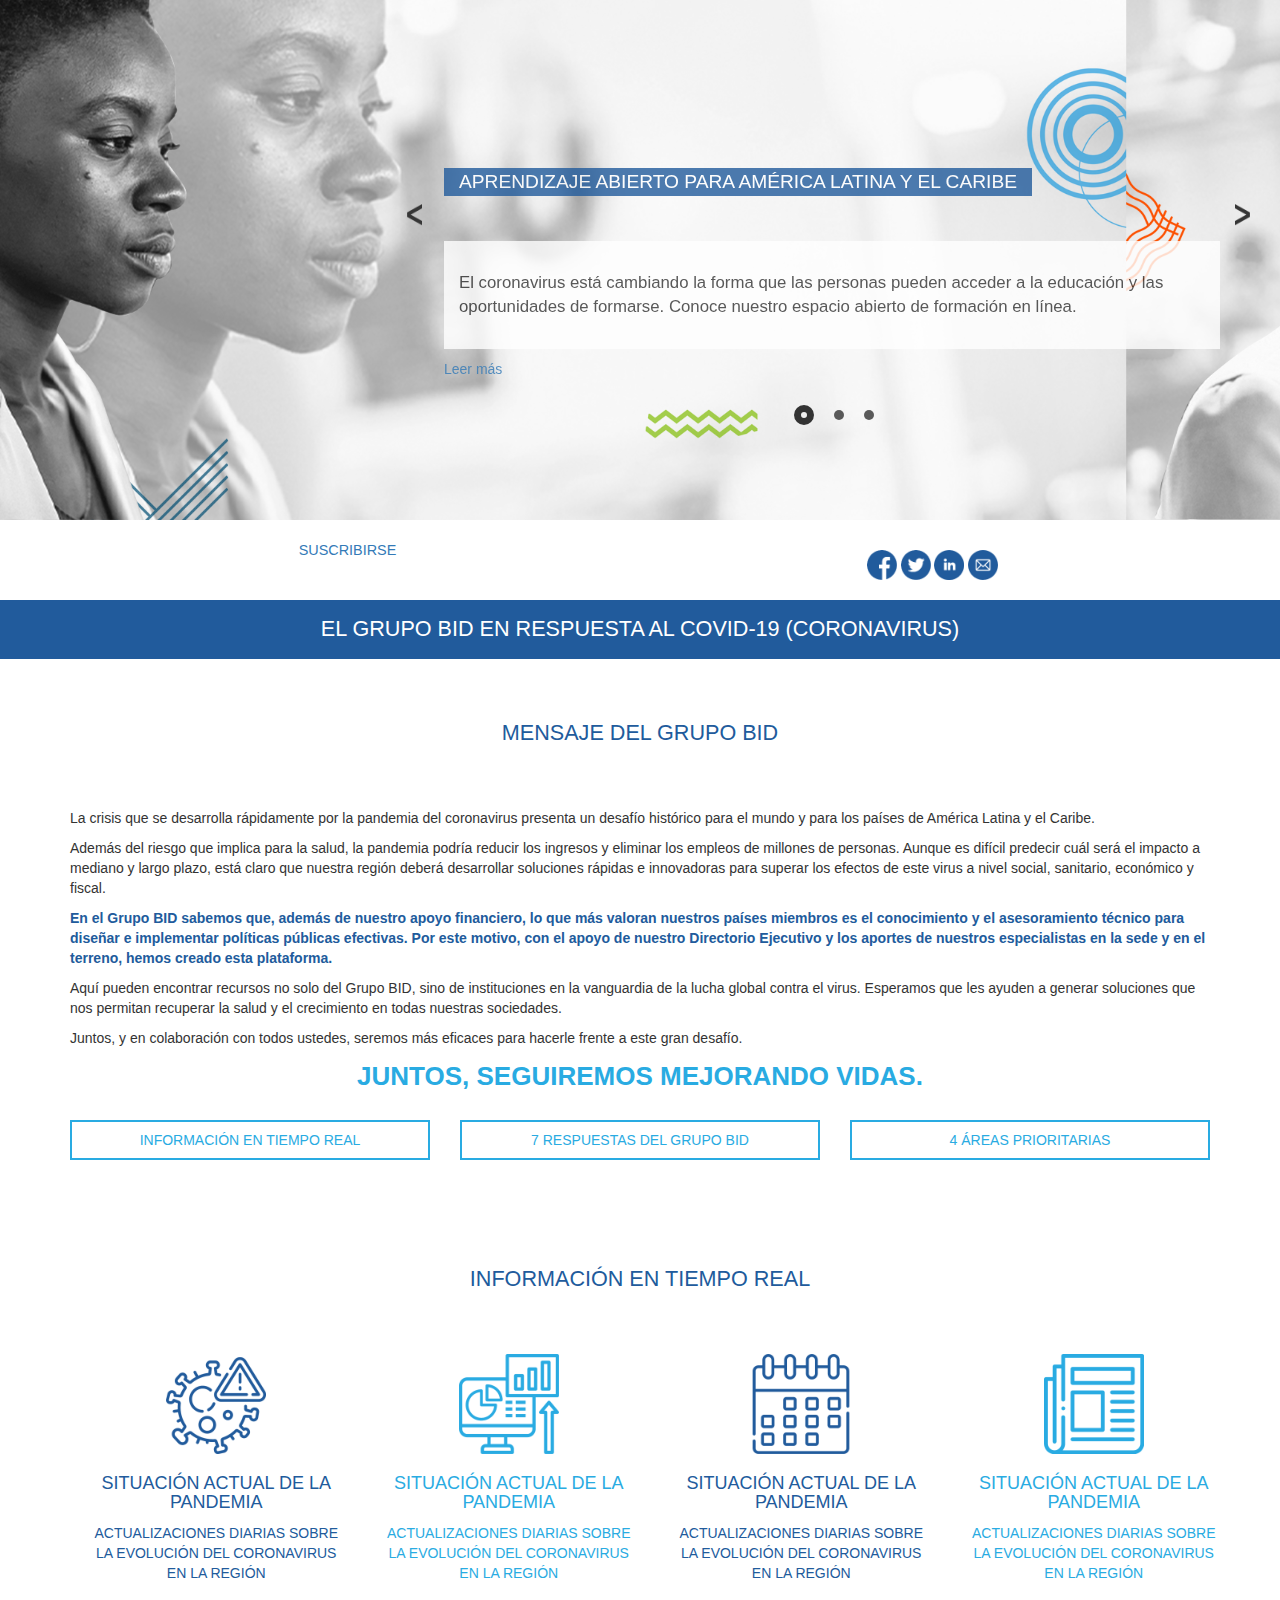
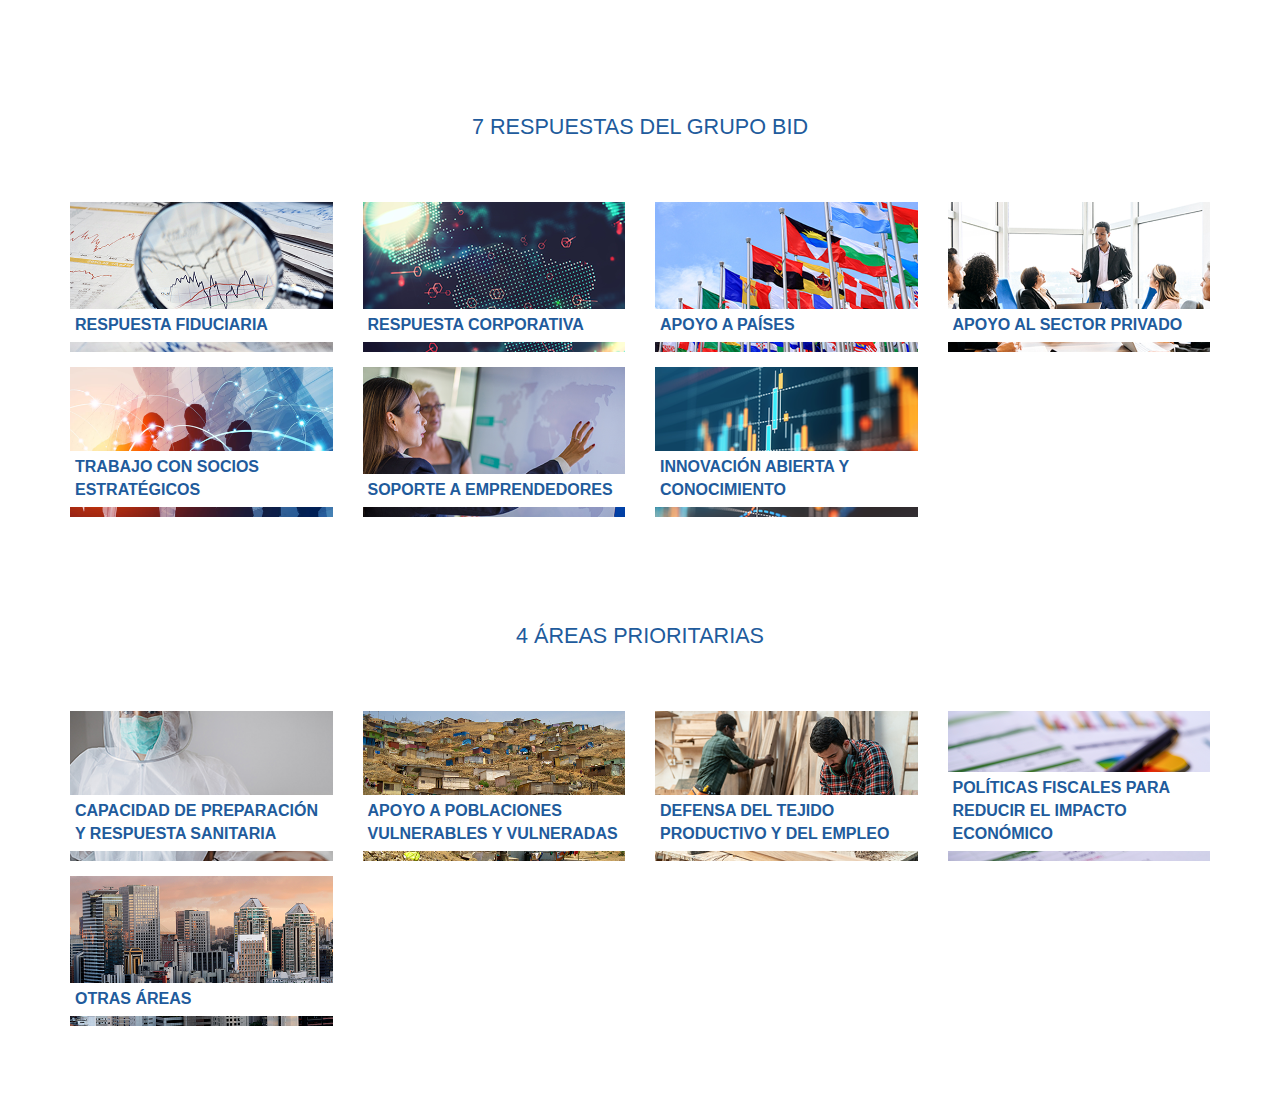
==== site/index.html @ 9c206787 "mobile ready" ====
<!DOCTYPE html>
<html lang="es">
   <head>
      <title>BID</title>
      <meta charset="utf-8" />
      <meta name="viewport" content="width=device-width, initial-scale=1" />
      <!--Bootstrap 3-->
      <link rel="stylesheet" href="https://maxcdn.bootstrapcdn.com/bootstrap/3.3.7/css/bootstrap.min.css"
         integrity="sha384-BVYiiSIFeK1dGmJRAkycuHAHRg32OmUcww7on3RYdg4Va+PmSTsz/K68vbdEjh4u" crossorigin="anonymous">
         <!-- Slick -->
         <link rel="stylesheet" type="text/css" href="css/vendor/slick/slick.css" />
         <link rel="stylesheet" type="text/css" href="css/vendor/slick/slick-theme.css" />
         <!--<link rel="stylesheet" type="text/css" href="fonts/stylesheet.css">-->
         <link rel="stylesheet" type="text/css" href="css/style.css">
      </head>
      <body>
         <section class="cv-cover">
            <div class="covid-slider js-covid-slider">
               <div class="slide" style="background-image: url(img/banner/1.png);">
                  <div class="slide-content">
                     <h2 class="slide-title">Aprendizaje abierto para América Latina y El Caribe</h2>
                     <p class="slide-info">El coronavirus está cambiando la forma que las personas pueden acceder a la educación y las oportunidades de formarse. Conoce nuestro espacio abierto de formación en línea.</p>
                     <a href="#">Leer más</a>
                  </div>
               </div>
               <div class="slide" style="background-image: url(img/banner/2.png);">
                  <div class="slide-content">
                     <h2 class="slide-title">Aprendizaje abierto para América Latina y El Caribe</h2>
                     <p class="slide-info">El coronavirus está cambiando la forma que las personas pueden acceder a la educación y las oportunidades de formarse. Conoce nuestro espacio abierto de formación en línea.</p>
                     <a class="slide-anchor" href="#">Leer más</a>
                  </div>
               </div>
               <div class="slide" style="background-image: url(img/banner/3.png);">
                  <div class="slide-content">
                     <h2 class="slide-title">Aprendizaje abierto para América Latina y El Caribe</h2>
                     <p class="slide-info">El coronavirus está cambiando la forma que las personas pueden acceder a la educación y las oportunidades de formarse. Conoce nuestro espacio abierto de formación en línea.</p>
                     <a class="slide-anchor" href="#">Leer más</a>
                  </div>
               </div>
            </div>
            <div class="covid-subnav covid-subnav-white">
               <div class="container">
                  <div class="row">
                     <div class="col-xs-12 col-sm-6 nav-left">
                        <a href="#">Suscribirse</a>
                     </div>
                     <div class="col-xs-12 col-sm-6 nav-right">
                        <ul class="social-list">
                           <li class="social-item">
                              <a href="#" class="social-icon fb-icon">
                                 <span readonly></span>
                              </a>
                           </li>
                           <li class="social-item">
                              <a href="#" class="social-icon tw-icon">
                                 <span readonly></span>
                              </a>
                           </li>
                           <li class="social-item">
                              <a href="#" class="social-icon in-icon">
                                 <span readonly></span>
                              </a>
                           </li>
                           <li class="social-item">
                              <a href="#" class="social-icon mail-icon">
                                 <span readonly></span>
                              </a>
                           </li>
                        </ul>
                     </div>
                  </div>
               </div>
            </div>
            <div class="covid-subnav covid-subnav-blue">
               <div class="container">
                  <div class="row">
                     <div class="col-xs-12">
                        <h2 href="#">El Grupo BID en respuesta al COVID-19 (Coronavirus)</h2>
                     </div>
                  </div>
               </div>
            </div>
         </section>

         <section class="cv-content">
            <div class="cv-main-container">

               <article class="cv-section cv-message-container">
                  <div class="container">
                     <h2>Mensaje del grupo BID</h2>
                     <p>La crisis que se desarrolla rápidamente por la pandemia del coronavirus presenta un desafío histórico para el mundo y para los países de América Latina y el Caribe.</p>
                     <p>Además del riesgo que implica para la salud, la pandemia podría reducir los ingresos y eliminar los empleos de millones de personas. Aunque es difícil predecir cuál será el impacto a mediano y largo plazo, está claro que nuestra región deberá desarrollar soluciones rápidas e innovadoras para superar los efectos de este virus a nivel social, sanitario, económico y fiscal.</p>
                     <p class="cv-highlight">En el Grupo BID sabemos que, además de nuestro apoyo financiero, lo que más valoran nuestros países miembros es el conocimiento y el asesoramiento técnico para diseñar e implementar políticas públicas efectivas. Por este motivo, con el apoyo de nuestro Directorio Ejecutivo y los aportes de nuestros especialistas en la sede y en el terreno, hemos creado esta plataforma.</p>
                     <p>Aquí pueden encontrar recursos no solo del Grupo BID, sino de instituciones en la vanguardia de la lucha global contra el virus. Esperamos que les ayuden a generar soluciones que nos permitan recuperar la salud y el crecimiento en todas nuestras sociedades.</p>
                     <p>Juntos, y en colaboración con todos ustedes, seremos más eficaces para hacerle frente a este gran desafío.</p>
                     <p class="cv-message">Juntos, seguiremos mejorando vidas.</p>

                     <div class="row">
                        <div class="col-xs-12 col-sm-4">
                           <a href="#real" class="btn btn-primary cv-nav">Información en tiempo real</a>
                        </div>
                        <div class="col-xs-12 col-sm-4">
                           <a href="#answers" class="btn btn-primary cv-nav">7 respuestas del Grupo BID</a>
                        </div>
                        <div class="col-xs-12 col-sm-4">
                           <a href="#areas" class="btn btn-primary cv-nav">4 áreas prioritarias</a>
                        </div>
                     </div>
                  </div>
               </article>

               <article class="cv-section cv-realtime-container" id="real">
                  <div class="container">
                     <h2>Información en tiempo real</h2>
                     <div class="container">
                        <div class="row">
                           <div class="col-xs-12 col-sm-6 col-md-3 rt-container">
                              <div class="rt-icon">
                                 <img src="img/placeholders/icons/1.png">
                              </div>
                              <div class="rt-info">
                                 <h3>Situación actual de la pandemia</h3>
                                 <p>Actualizaciones diarias sobre la evolución del Coronavirus en la región</p>
                              </div>
                           </div>
                           <div class="col-xs-12 col-sm-6 col-md-3 rt-container">
                              <div class="rt-icon">
                                 <img src="img/placeholders/icons/2.png">
                              </div>
                              <div class="rt-info">
                                 <h3>Situación actual de la pandemia</h3>
                                 <p>Actualizaciones diarias sobre la evolución del Coronavirus en la región</p>
                              </div>
                           </div>
                           <div class="col-xs-12 col-sm-6 col-md-3 rt-container">
                              <div class="rt-icon">
                                 <img src="img/placeholders/icons/3.png">
                              </div>
                              <div class="rt-info">
                                 <h3>Situación actual de la pandemia</h3>
                                 <p>Actualizaciones diarias sobre la evolución del Coronavirus en la región</p>
                              </div>
                           </div>
                           <div class="col-xs-12 col-sm-6 col-md-3 rt-container">
                              <div class="rt-icon">
                                 <img src="img/placeholders/icons/4.png">
                              </div>
                              <div class="rt-info">
                                 <h3>Situación actual de la pandemia</h3>
                                 <p>Actualizaciones diarias sobre la evolución del Coronavirus en la región</p>
                              </div>
                           </div>                                                                                 
                        </div>
                     </div>                        
                  </div>
               </article>
               
               <article class="cv-section cv-answers-container" id="answers">
                  <div class="container">
                     <h2>7 respuestas del Grupo BID</h2>
                     <div class="row">
                        <div class="col-xs-12 col-sm-6 col-md-3 answer">
                           <div class="answer-cont d-flex">
                              <a href="#" class="answer-title">Respuesta fiduciaria</a>
                           </div>
                        </div>
                        <div class="col-xs-12 col-sm-6 col-md-3 answer">
                           <div class="answer-cont d-flex">
                              <a href="#" class="answer-title">Respuesta corporativa</a>
                           </div>
                        </div>
                        <div class="col-xs-12 col-sm-6 col-md-3 answer">
                           <div class="answer-cont d-flex">
                              <a href="#" class="answer-title">Apoyo a países</a>
                           </div>
                        </div>
                        <div class="col-xs-12 col-sm-6 col-md-3 answer">
                           <div class="answer-cont d-flex">
                              <a href="#" class="answer-title">Apoyo al sector privado</a>
                           </div>
                        </div>
                        <div class="col-xs-12 col-sm-6 col-md-3 answer">
                           <div class="answer-cont d-flex">
                              <a href="#" class="answer-title">Trabajo con socios estratégicos</a>
                           </div>
                        </div>
                        <div class="col-xs-12 col-sm-6 col-md-3 answer">
                           <div class="answer-cont d-flex">
                              <a href="#" class="answer-title">Soporte a emprendedores</a>
                           </div>
                        </div>
                        <div class="col-xs-12 col-sm-6 col-md-3 answer">
                           <div class="answer-cont d-flex">
                              <a href="#" class="answer-title">Innovación abierta y conocimiento</a>
                           </div>
                        </div>
                     </div>
                  </div>
               </article>

            <article class="cv-section cv-priorities-container" id="areas">
                  <div class="container">
                     <h2>4 áreas prioritarias</h2>
                     <div class="row">
                        <div class="col-xs-12 col-sm-6 col-md-3 answer">
                           <div class="answer-cont d-flex">
                              <a href="#" class="answer-title">Capacidad de preparación y respuesta sanitaria</a>
                           </div>
                        </div>
                        <div class="col-xs-12 col-sm-6 col-md-3 answer">
                           <div class="answer-cont d-flex">
                              <a href="#" class="answer-title">Apoyo a poblaciones vulnerables y vulneradas</a>
                           </div>
                        </div>
                        <div class="col-xs-12 col-sm-6 col-md-3 answer">
                           <div class="answer-cont d-flex">
                              <a href="#" class="answer-title">Defensa del tejido productivo y del empleo</a>
                           </div>
                        </div>
                        <div class="col-xs-12 col-sm-6 col-md-3 answer">
                           <div class="answer-cont d-flex">
                              <a href="#" class="answer-title">Políticas fiscales para reducir el impacto económico</a>
                           </div>
                        </div>
                        <div class="col-xs-12 col-sm-6 col-md-3 answer">
                           <div class="answer-cont d-flex">
                              <a href="#" class="answer-title">Otras áreas</a>
                           </div>
                        </div>
                     </div>
                  </div>
               </article>

         </section>
<!-- JQuery -->
<script src="node_modules/jquery/dist/jquery.js"></script>
<!-- Slick -->
<script type="text/javascript" src="js/vendor/slick/slick.js"></script>
<!-- JS -->
<script type="text/javascript" src="js/script.js"></script>
</body>
</html>
---- site/css/style.css ----
html {
  font-family: 'GothamHTF-Book', sans-serif;
  font-size: 12px;
  scroll-behavior: smooth;
}
.d-flex {
  display: -webkit-box;
  display: -ms-flexbox;
  display: -webkit-flex;
  display: flex;
}
.space-between {
  justify-content: space-between;
}
.flex-column {
  flex-direction: column;
}
.slide-title {
  font-size: 1.6rem;
  text-transform: uppercase;
}
h2 {
  margin: 0 0 30px;
  font-size: 1.8rem;
  line-height: 2.4rem;
  color: #215B9C;
  text-transform: uppercase;
  text-align: center;
}
.btn {
  display: block;
  margin: 30px auto;
  padding: 8px 20px;
  text-transform: uppercase;
  font-weight: 500;
  border: 2px solid;
  border-radius: 0;
}
.btn-primary {
  color: #29ABE2;
  border-color: #29ABE2;
  background-color: transparent;
}
.btn-primary:hover,
.btn-primary:focus,
.btn-primary:active,
.btn-primary:active:hover {
  color: #fff;
  background-color: #29ABE2;
  border-color: #29ABE2;
  text-decoration: none;
}
.btn-secondary {
  color: #fff;
  border-color: #fff;
  background-color: transparent;
}
.btn-secondary:hover,
.btn-secondary:focus,
.btn-secondary:active,
.btn-secondary:active:hover {
  color: #215B9C;
  background-color: #fff;
  border-color: #fff;
  text-decoration: none;
}
.btn-alt {
  color: #215B9C;
  border-color: #215B9C;
  background-color: transparent;
}
.btn-alt:hover,
.btn-alt:focus,
.btn-alt:active,
.btn-alt:active:hover {
  color: #fff;
  background-color: #215B9C;
  border-color: #215B9C;
  text-decoration: none;
}
.cv-section {
  margin: 30px 0;
}
.cv-section {
  background-position: center center;
  background-repeat: repeat;
}
.slick-dots {
  width: 300px;
}
.slick-dots li {
  width: 10px;
  height: 10px;
  margin: 0 10px;
}
.slick-dots li button:before {
  width: 10px;
  height: 10px;
  top: 5px;
  border-radius: 50%;
  background-color: #333;
  color: transparent;
  opacity: 0.8;
}
.slick-dots li.slick-active {
  margin: 0 10px;
  width: 20px;
  height: 20px;
}
.slick-dots li.slick-active button:before {
  width: 20px;
  height: 20px;
  top: 0;
  color: transparent;
  background-color: transparent;
  border: 7px solid #333;
  opacity: 1;
}
.slick-prev,
.slick-next {
  width: 20px;
  height: 30px;
  z-index: 2;
}
.covid-slider {
  position: relative;
}
.covid-slider.slick-dotted.slick-slider {
  margin-bottom: 0;
}
.covid-slider .slide {
  position: relative;
  height: 680px;
  width: 100vw;
  background-size: cover;
  background-position-x: -300px;
}
.covid-slider .slide .slide-content {
  height: 500px;
  margin: 120px 0 0;
  padding: 30px 45px;
  color: #215B9C;
  opacity: 0.8;
}
.covid-slider .slide .slide-content:hover {
  opacity: 0.8;
  text-decoration: none;
}
.covid-slider .slide .slide-content .slide-title {
  position: relative;
  display: inline-block;
  margin-bottom: 30px;
  padding: 0 15px;
  background-color: #215B9C;
  color: #fff;
  text-align: center;
}
.covid-slider .slide .slide-content .slide-info {
  padding: 30px 15px;
  font-size: 1.4rem;
  text-align: center;
  color: #333;
  background-color: #fff;
}
.covid-slider .slide .slide-content .slide-anchor {
  display: block;
  margin-top: 15px;
  padding: 15px;
  text-transform: uppercase;
  text-align: center;
  font-size: 1.4rem;
  font-weight: 500;
  color: #333;
  background-color: #fff;
}
.covid-slider .slide .slide-content .slide-anchor::after {
  content: "";
  width: 12px;
  height: 12px;
  display: inline-block;
  margin-left: 5px;
  background-image: url(../img/icons/right_dark.png);
  background-size: contain;
  background-repeat: no-repeat;
}
.covid-slider .slick-arrow {
  position: absolute;
  width: 15px;
  height: auto;
}
.covid-slider .slick-arrow.slick-prev {
  left: 15px;
}
.covid-slider .slick-arrow.slick-next {
  right: 15px;
}
.covid-slider .slick-dots {
  width: 100%;
  position: absolute;
  bottom: 100px;
}
.covid-subnav {
  padding: 15px 0;
}
.covid-subnav.covid-subnav-white {
  background-color: #fff;
  color: #215B9C;
}
.covid-subnav.covid-subnav-blue {
  background-color: #215B9C;
  color: #fff;
}
.covid-subnav .nav-left,
.covid-subnav .nav-right {
  text-align: center;
}
.covid-subnav .nav-left a,
.covid-subnav .nav-right a {
  text-transform: uppercase;
  font-weight: 500;
  font-size: 1.2rem;
}
.covid-subnav .social-list {
  list-style: none;
  padding: 0;
  margin: 10px 0 0;
}
.covid-subnav .social-list .social-item {
  display: inline-block;
}
.covid-subnav .social-list .social-item .social-icon {
  width: 30px;
  height: 30px;
  display: block;
  background-size: contain;
}
.covid-subnav .social-list .social-item .social-icon.fb-icon {
  background-image: url('../img/icons/social/fb.png');
}
.covid-subnav .social-list .social-item .social-icon.tw-icon {
  background-image: url('../img/icons/social/twitter.png');
}
.covid-subnav .social-list .social-item .social-icon.in-icon {
  background-image: url('../img/icons/social/in.png');
}
.covid-subnav .social-list .social-item .social-icon.mail-icon {
  background-image: url('../img/icons/social/mail.png');
}
.covid-subnav h2 {
  margin: 0;
  color: #fff;
}
.cv-message-container .cv-highlight {
  color: #215B9C;
  font-weight: 600;
}
.cv-message-container .cv-message {
  color: #29ABE2;
  font-size: 26px;
  font-weight: 600;
  text-align: center;
  text-transform: uppercase;
}
.cv-message-container .btn.cv-nav {
  margin: 15px auto;
}
.cv-realtime-container .rt-container {
  margin-bottom: 30px;
}
.cv-realtime-container .rt-container:nth-child(odd) {
  color: #215B9C;
}
.cv-realtime-container .rt-container:nth-child(even) {
  color: #29ABE2;
}
.cv-realtime-container .rt-container .rt-icon {
  max-width: 100%;
  height: auto;
}
.cv-realtime-container .rt-container .rt-icon img {
  display: block;
  max-width: 100%;
  width: 100px;
  margin: 0 auto;
}
.cv-realtime-container .rt-container .rt-info {
  text-align: center;
  text-transform: uppercase;
}
.cv-realtime-container .rt-container .rt-info h3 {
  font-size: 18px;
}
.cv-answers-container .answer .answer-cont,
.cv-priorities-container .answer .answer-cont {
  height: 150px;
  margin-bottom: 15px;
  -webkit-box-align: end;
  -ms-flex-align: end;
  align-items: flex-end;
  background-size: cover;
  background-position: center center;
}
.cv-answers-container .answer .answer-cont .answer-title,
.cv-priorities-container .answer .answer-cont .answer-title {
  display: block;
  width: 100%;
  margin-bottom: 10px;
  background-color: #fff;
  color: #215B9C;
  text-transform: uppercase;
  font-weight: 600;
  padding: 5px;
  font-size: 16px;
}
.cv-answers-container .answer:nth-of-type(1) .answer-cont {
  background-image: url('../img/placeholders/answers/1.jpg');
}
.cv-answers-container .answer:nth-of-type(2) .answer-cont {
  background-image: url('../img/placeholders/answers/2.png');
}
.cv-answers-container .answer:nth-of-type(3) .answer-cont {
  background-image: url('../img/placeholders/answers/3.jpg');
}
.cv-answers-container .answer:nth-of-type(4) .answer-cont {
  background-image: url('../img/placeholders/answers/4.jpg');
}
.cv-answers-container .answer:nth-of-type(5) .answer-cont {
  background-image: url('../img/placeholders/answers/5.png');
}
.cv-answers-container .answer:nth-of-type(6) .answer-cont {
  background-image: url('../img/placeholders/answers/6.png');
}
.cv-answers-container .answer:nth-of-type(7) .answer-cont {
  background-image: url('../img/placeholders/answers/7.png');
}
.cv-priorities-container .answer:nth-of-type(1) .answer-cont {
  background-image: url('../img/placeholders/priorities/1.png');
}
.cv-priorities-container .answer:nth-of-type(2) .answer-cont {
  background-image: url('../img/placeholders/priorities/2.png');
}
.cv-priorities-container .answer:nth-of-type(3) .answer-cont {
  background-image: url('../img/placeholders/priorities/3.jpg');
}
.cv-priorities-container .answer:nth-of-type(4) .answer-cont {
  background-image: url('../img/placeholders/priorities/4.png');
}
.cv-priorities-container .answer:nth-of-type(5) .answer-cont {
  background-image: url('../img/placeholders/priorities/5.png');
}
@media (min-width: 576px) {
  .covid-slider .slide {
    height: 540px;
  }
  .covid-slider .slide .slide-content {
    height: 380px;
  }
}
@media (min-width: 768px) {
  .covid-slider .slide {
    height: 520px;
  }
  .covid-slider .slide .slide-content {
    height: 350px;
    margin: 120px 35px 0;
    padding: 30px 90px;
  }
  .covid-slider .slick-arrow {
    top: 300px;
  }
  .covid-slider .slick-arrow.slick-prev {
    left: 60px;
  }
  .covid-slider .slick-arrow.slick-next {
    right: 60px;
  }
  .covid-slider .slick-dots {
    width: 100%;
    position: absolute;
    bottom: 100px;
  }
}
@media (min-width: 992px) {
  h2 {
    margin: 30px 0 60px;
  }
  .cv-section {
    background-repeat: no-repeat;
  }
  .cv-section {
    margin: 30px 0 60px;
  }
  .covid-slider .slide {
    height: 520px;
  }
  .covid-slider .slide .slide-content {
    position: absolute;
    width: 70%;
    bottom: 12%;
    right: 0;
    margin: 0;
    padding: 30px 60px 80px;
  }
  .covid-slider .slide .slide-content .slide-title {
    margin-bottom: 45px;
    text-align: left;
  }
  .covid-slider .slide .slide-content .slide-title::after {
    position: absolute;
    left: -100px;
    bottom: -15px;
    width: 200px;
    margin: 0;
  }
  .covid-slider .slide .slide-content .slide-info {
    text-align: left;
  }
  .covid-slider .slide .slide-content .slide-anchor {
    text-align: left;
  }
  .covid-slider .slick-arrow {
    bottom: 55%;
    top: auto;
  }
  .covid-slider .slick-arrow.slick-prev {
    right: 67%;
    left: auto;
  }
  .covid-slider .slick-arrow.slick-next {
    right: 30px;
  }
  .covid-slider .slick-dots {
    width: 200px;
    bottom: 100px;
    right: 27%;
  }
}
@media (min-width: 1400px) {
  .covid-slider .slide {
    height: 500px;
  }
  .covid-slider .slide .slide-content {
    position: absolute;
    width: 65%;
    height: 360px;
    bottom: 20%;
    padding: 30px 240px 80px 120px;
  }
  .covid-slider .slide .slide-content .slide-title::after {
    left: -160px;
    bottom: -25px;
    width: 240px;
  }
  .covid-slider .slick-arrow {
    bottom: 55%;
    top: auto;
  }
  .covid-slider .slick-arrow.slick-prev {
    right: 60%;
  }
  .covid-slider .slick-arrow.slick-next {
    right: 11%;
  }
  .covid-slider .slick-dots {
    bottom: 190px;
    right: 500px;
  }
}
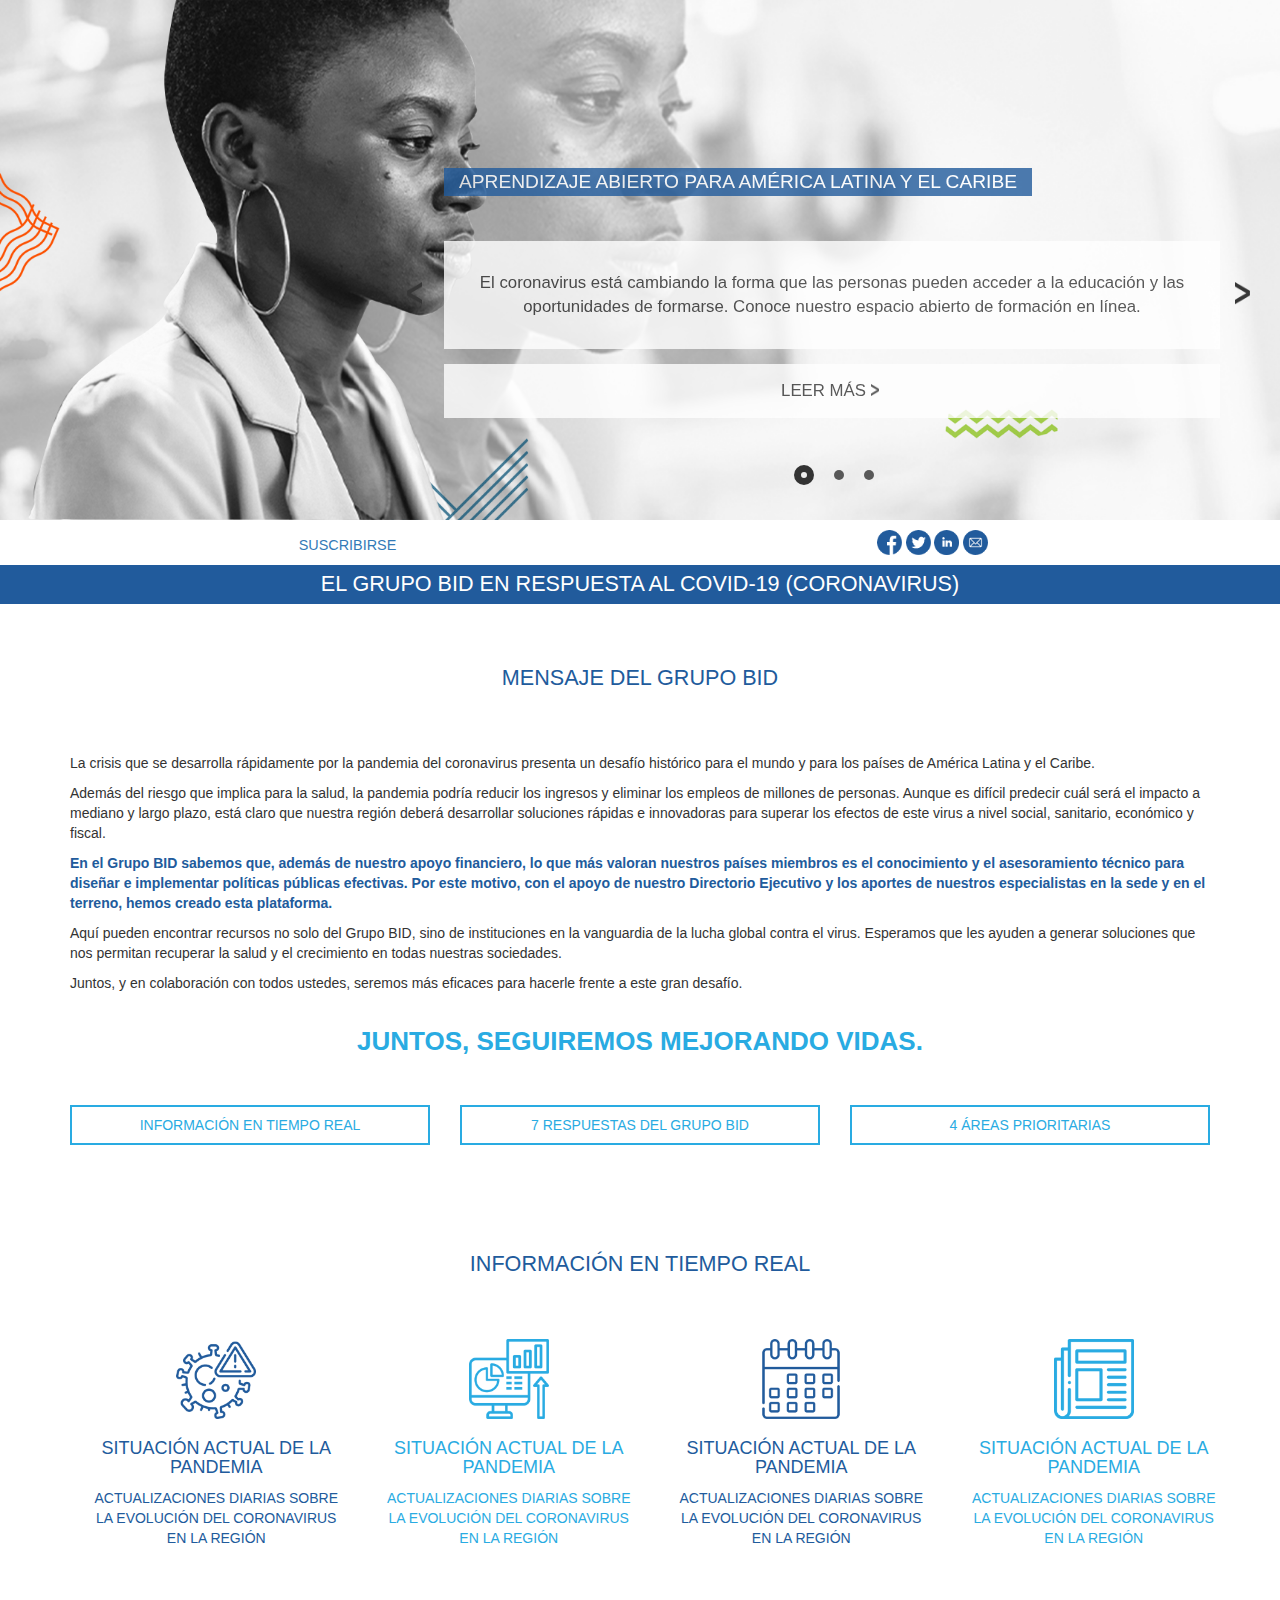
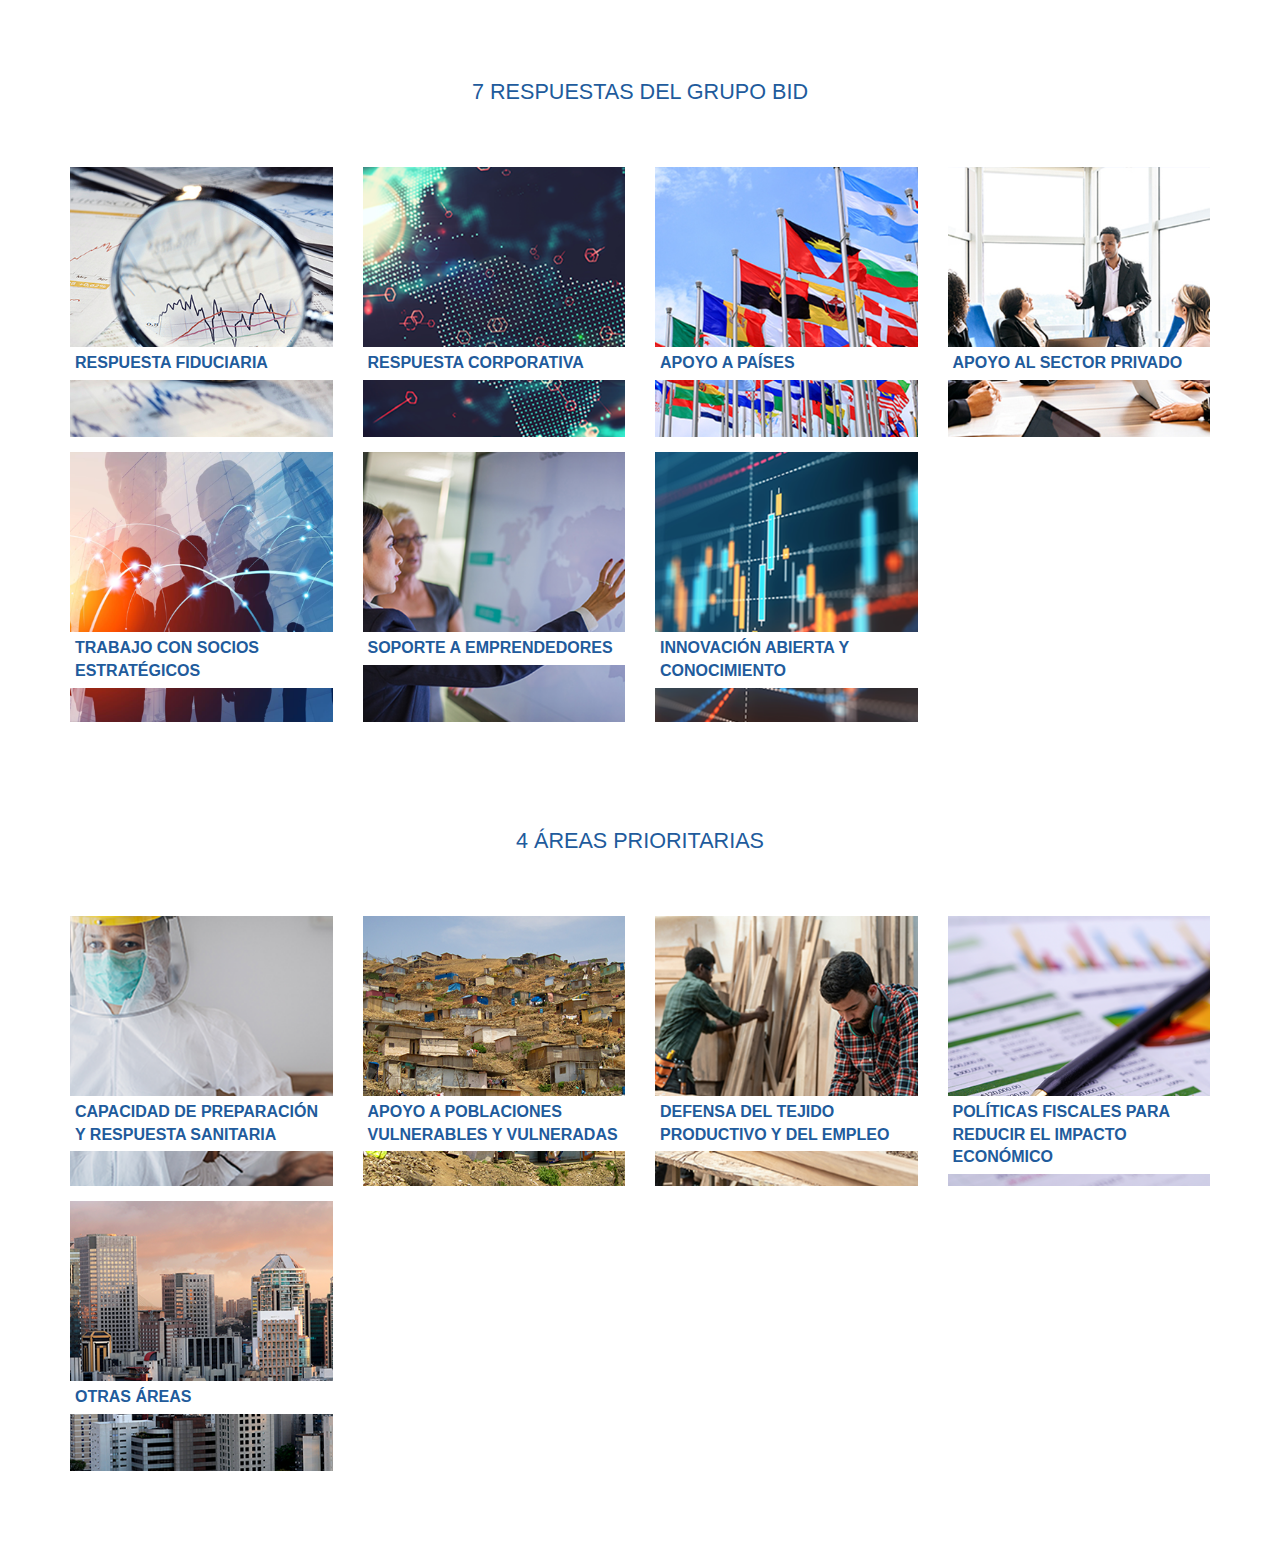
==== commit 96125e54: "desktop complete" ====
--- a/site/index.html
+++ b/site/index.html
@@ -20,7 +20,7 @@
                   <div class="slide-content">
                      <h2 class="slide-title">Aprendizaje abierto para América Latina y El Caribe</h2>
                      <p class="slide-info">El coronavirus está cambiando la forma que las personas pueden acceder a la educación y las oportunidades de formarse. Conoce nuestro espacio abierto de formación en línea.</p>
-                     <a href="#">Leer más</a>
+                     <a class="slide-anchor" href="#">Leer más</a>
                   </div>
                </div>
                <div class="slide" style="background-image: url(img/banner/2.png);">
@@ -41,10 +41,10 @@
             <div class="covid-subnav covid-subnav-white">
                <div class="container">
                   <div class="row">
-                     <div class="col-xs-12 col-sm-6 nav-left">
+                     <div class="col-xs-12 col-md-6 nav-left">
                         <a href="#">Suscribirse</a>
                      </div>
-                     <div class="col-xs-12 col-sm-6 nav-right">
+                     <div class="col-xs-12 col-md-6 nav-right">
                         <ul class="social-list">
                            <li class="social-item">
                               <a href="#" class="social-icon fb-icon">
@@ -96,13 +96,13 @@
                      <p class="cv-message">Juntos, seguiremos mejorando vidas.</p>
 
                      <div class="row">
-                        <div class="col-xs-12 col-sm-4">
+                        <div class="col-xs-12 col-md-4">
                            <a href="#real" class="btn btn-primary cv-nav">Información en tiempo real</a>
                         </div>
-                        <div class="col-xs-12 col-sm-4">
+                        <div class="col-xs-12 col-md-4">
                            <a href="#answers" class="btn btn-primary cv-nav">7 respuestas del Grupo BID</a>
                         </div>
-                        <div class="col-xs-12 col-sm-4">
+                        <div class="col-xs-12 col-md-4">
                            <a href="#areas" class="btn btn-primary cv-nav">4 áreas prioritarias</a>
                         </div>
                      </div>
--- a/site/css/style.css
+++ b/site/css/style.css
@@ -229,8 +229,8 @@
   display: inline-block;
 }
 .covid-subnav .social-list .social-item .social-icon {
-  width: 30px;
-  height: 30px;
+  width: 25px;
+  height: 25px;
   display: block;
   background-size: contain;
 }
@@ -255,6 +255,7 @@
   font-weight: 600;
 }
 .cv-message-container .cv-message {
+  margin: 30px 0;
   color: #29ABE2;
   font-size: 26px;
   font-weight: 600;
@@ -349,11 +350,18 @@
   background-image: url('../img/placeholders/priorities/5.png');
 }
 @media (min-width: 576px) {
+  .covid-slider .slick-prev,
+  .covid-slider .slick-next {
+    top: 60%;
+  }
   .covid-slider .slide {
     height: 540px;
   }
   .covid-slider .slide .slide-content {
     height: 380px;
+  }
+  .covid-slider .slick-dots {
+    bottom: 40px;
   }
 }
 @media (min-width: 768px) {
@@ -377,7 +385,6 @@
   .covid-slider .slick-dots {
     width: 100%;
     position: absolute;
-    bottom: 100px;
   }
 }
 @media (min-width: 992px) {
@@ -392,6 +399,7 @@
   }
   .covid-slider .slide {
     height: 520px;
+    background-position-x: 0;
   }
   .covid-slider .slide .slide-content {
     position: absolute;
@@ -405,21 +413,8 @@
     margin-bottom: 45px;
     text-align: left;
   }
-  .covid-slider .slide .slide-content .slide-title::after {
-    position: absolute;
-    left: -100px;
-    bottom: -15px;
-    width: 200px;
-    margin: 0;
-  }
-  .covid-slider .slide .slide-content .slide-info {
-    text-align: left;
-  }
-  .covid-slider .slide .slide-content .slide-anchor {
-    text-align: left;
-  }
   .covid-slider .slick-arrow {
-    bottom: 55%;
+    bottom: 40%;
     top: auto;
   }
   .covid-slider .slick-arrow.slick-prev {
@@ -431,8 +426,34 @@
   }
   .covid-slider .slick-dots {
     width: 200px;
-    bottom: 100px;
     right: 27%;
+  }
+  .covid-subnav {
+    padding: 5px 0;
+  }
+  .covid-subnav .nav-left a {
+    display: block;
+    margin-top: 5px;
+  }
+  .covid-subnav .social-list {
+    margin: 0;
+  }
+  .cv-realtime-container .rt-container .rt-icon img {
+    display: block;
+    max-width: 100%;
+    width: 80px;
+    margin: 0 auto;
+  }
+  .cv-answers-container .answer .answer-cont,
+  .cv-priorities-container .answer .answer-cont {
+    height: 270px;
+    -webkit-box-align: baseline;
+    -ms-flex-align: baseline;
+    align-items: baseline;
+  }
+  .cv-answers-container .answer .answer-cont .answer-title,
+  .cv-priorities-container .answer .answer-cont .answer-title {
+    margin-top: 180px;
   }
 }
 @media (min-width: 1400px) {
@@ -446,10 +467,14 @@
     bottom: 20%;
     padding: 30px 240px 80px 120px;
   }
-  .covid-slider .slide .slide-content .slide-title::after {
-    left: -160px;
-    bottom: -25px;
-    width: 240px;
+  .covid-slider .slide .slide-content .slide-info {
+    padding: 0 15px;
+    background-color: transparent;
+    text-align: left;
+  }
+  .covid-slider .slide .slide-content .slide-anchor {
+    background-color: transparent;
+    text-align: left;
   }
   .covid-slider .slick-arrow {
     bottom: 55%;
@@ -462,7 +487,7 @@
     right: 11%;
   }
   .covid-slider .slick-dots {
-    bottom: 190px;
+    bottom: 100px;
     right: 500px;
   }
 }
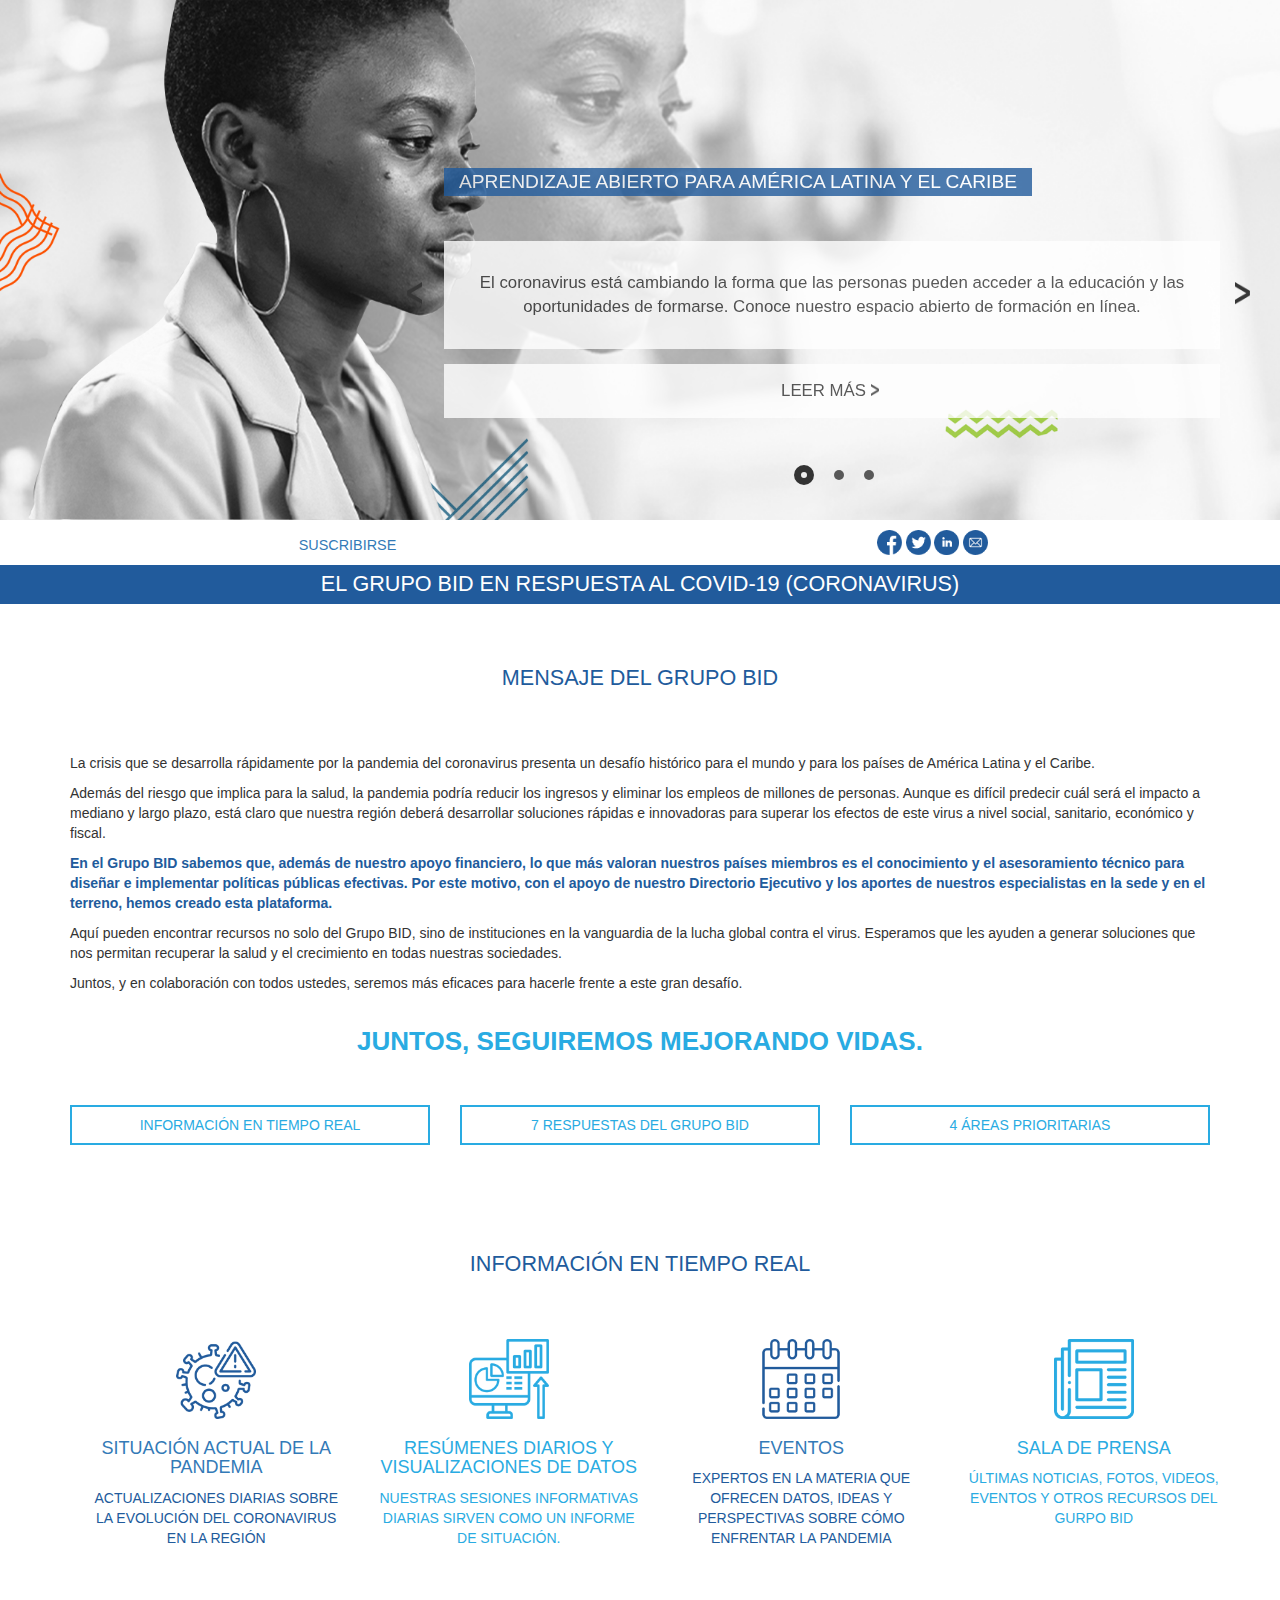
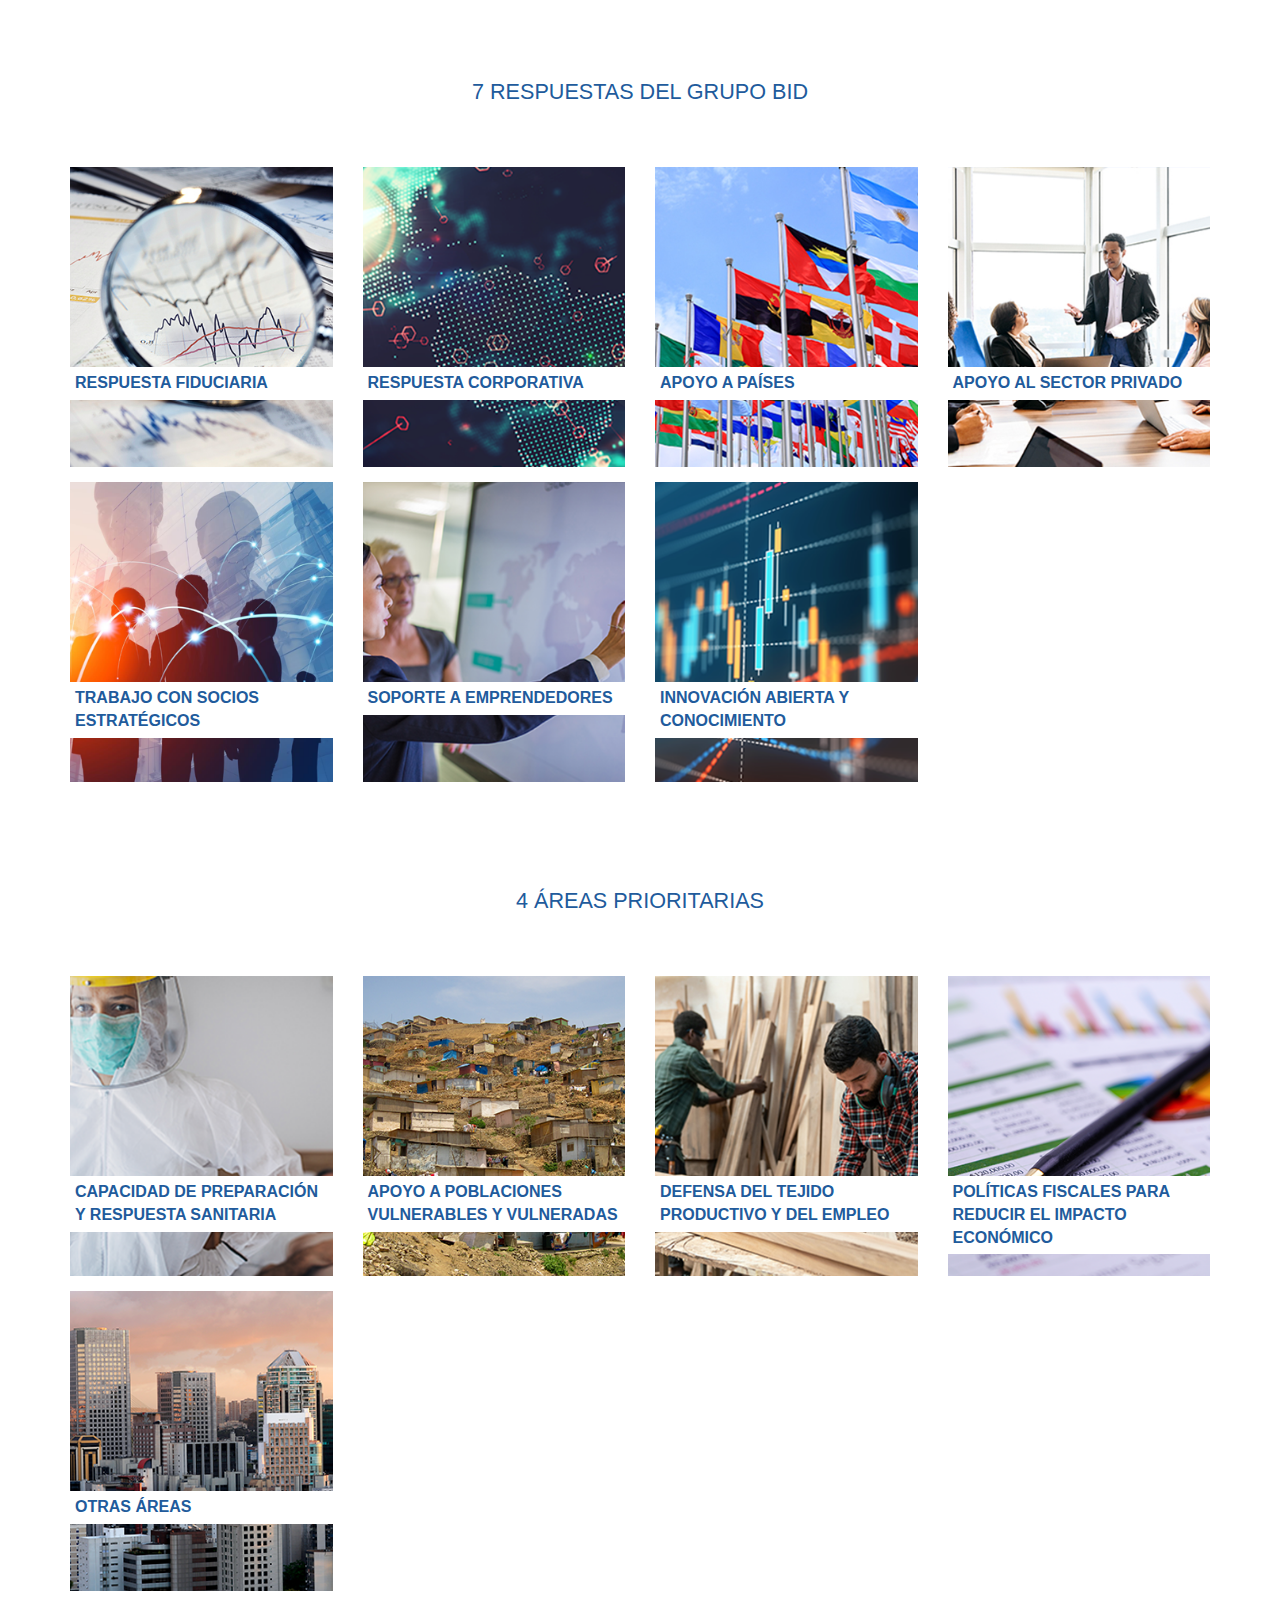
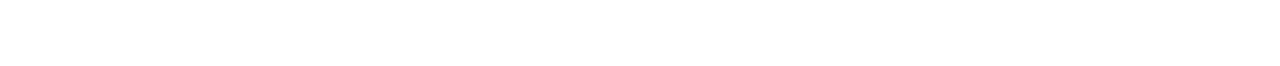
==== commit d44ab116: "text and css modification" ====
--- a/site/index.html
+++ b/site/index.html
@@ -119,7 +119,7 @@
                                  <img src="img/placeholders/icons/1.png">
                               </div>
                               <div class="rt-info">
-                                 <h3>Situación actual de la pandemia</h3>
+                                 <h3><a href="#">Situación actual de la pandemia</a></h3>
                                  <p>Actualizaciones diarias sobre la evolución del Coronavirus en la región</p>
                               </div>
                            </div>
@@ -128,8 +128,8 @@
                                  <img src="img/placeholders/icons/2.png">
                               </div>
                               <div class="rt-info">
-                                 <h3>Situación actual de la pandemia</h3>
-                                 <p>Actualizaciones diarias sobre la evolución del Coronavirus en la región</p>
+                                 <h3><a href="#">Resúmenes diarios y visualizaciones de datos</a></h3>
+                                 <p>Nuestras sesiones informativas diarias sirven como un informe de situación.</p>
                               </div>
                            </div>
                            <div class="col-xs-12 col-sm-6 col-md-3 rt-container">
@@ -137,8 +137,8 @@
                                  <img src="img/placeholders/icons/3.png">
                               </div>
                               <div class="rt-info">
-                                 <h3>Situación actual de la pandemia</h3>
-                                 <p>Actualizaciones diarias sobre la evolución del Coronavirus en la región</p>
+                                 <h3><a href="#">Eventos</a></h3>
+                                 <p>Expertos en la materia que ofrecen datos, ideas y perspectivas sobre cómo enfrentar la pandemia</p>
                               </div>
                            </div>
                            <div class="col-xs-12 col-sm-6 col-md-3 rt-container">
@@ -146,8 +146,8 @@
                                  <img src="img/placeholders/icons/4.png">
                               </div>
                               <div class="rt-info">
-                                 <h3>Situación actual de la pandemia</h3>
-                                 <p>Actualizaciones diarias sobre la evolución del Coronavirus en la región</p>
+                                 <h3><a href="#">Sala de prensa</a></h3>
+                                 <p>Últimas noticias, fotos, videos, eventos y otros recursos del Gurpo BID</p>
                               </div>
                            </div>                                                                                 
                         </div>
--- a/site/css/style.css
+++ b/site/css/style.css
@@ -274,6 +274,9 @@
 .cv-realtime-container .rt-container:nth-child(even) {
   color: #29ABE2;
 }
+.cv-realtime-container .rt-container:nth-child(even) .rt-info a {
+  color: #29ABE2;
+}
 .cv-realtime-container .rt-container .rt-icon {
   max-width: 100%;
   height: auto;
@@ -446,14 +449,14 @@
   }
   .cv-answers-container .answer .answer-cont,
   .cv-priorities-container .answer .answer-cont {
-    height: 270px;
+    height: 300px;
     -webkit-box-align: baseline;
     -ms-flex-align: baseline;
     align-items: baseline;
   }
   .cv-answers-container .answer .answer-cont .answer-title,
   .cv-priorities-container .answer .answer-cont .answer-title {
-    margin-top: 180px;
+    margin-top: 200px;
   }
 }
 @media (min-width: 1400px) {
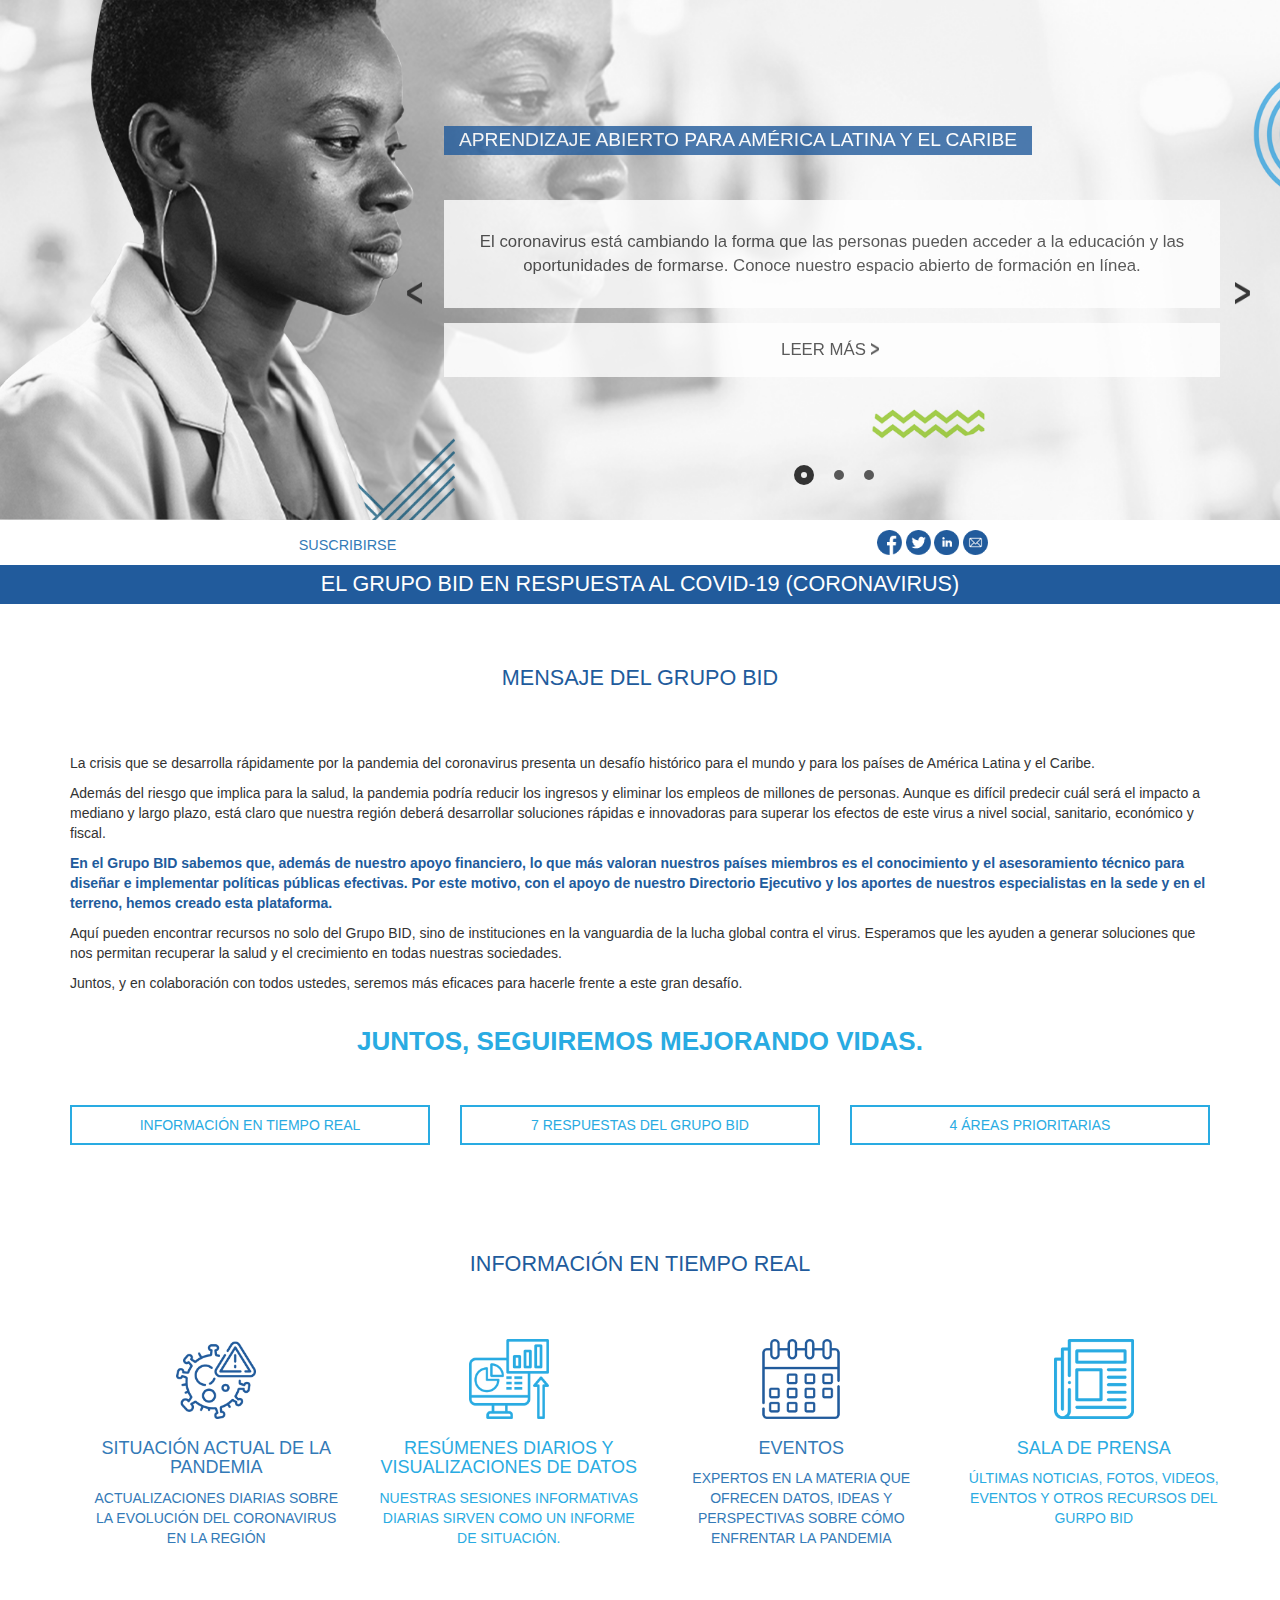
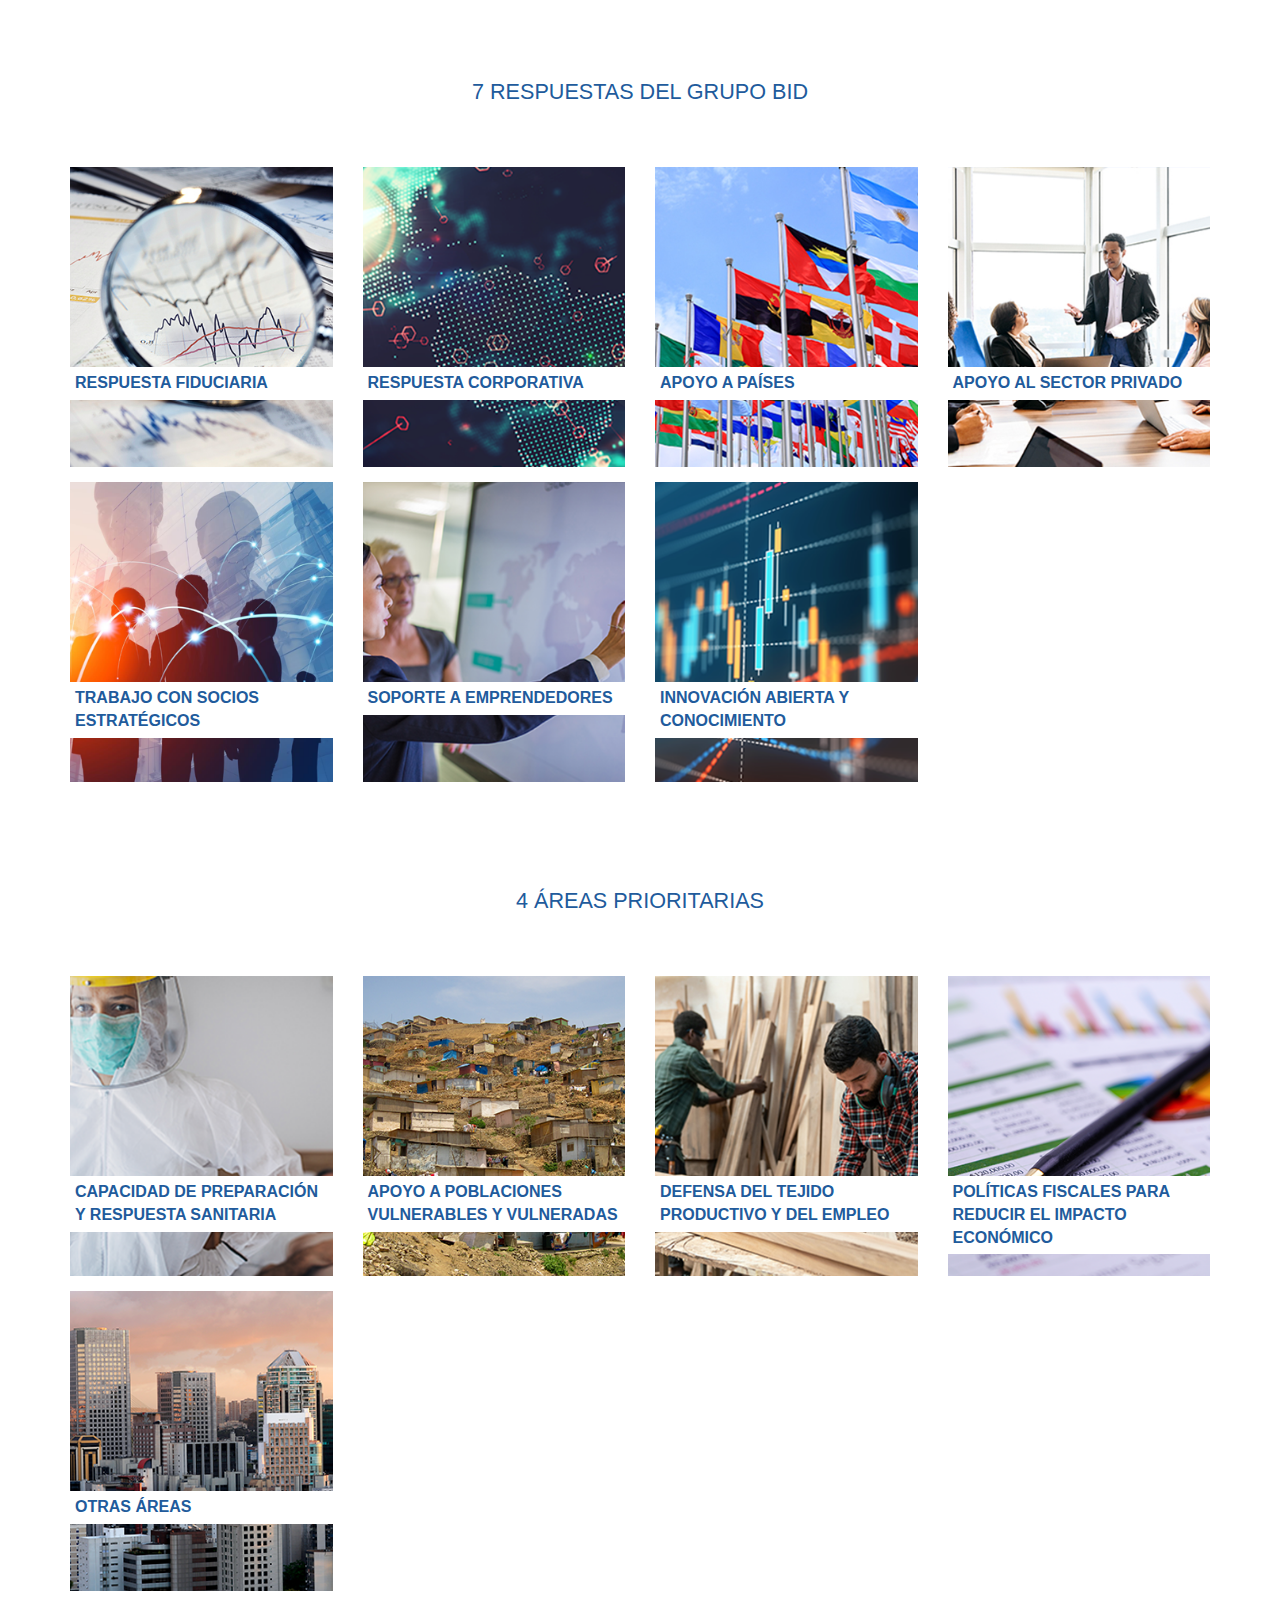
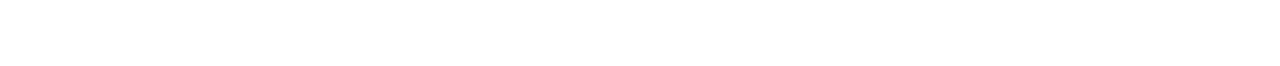
==== commit a2ee87e3: "Style changes" ====
--- a/site/index.html
+++ b/site/index.html
@@ -115,40 +115,48 @@
                      <div class="container">
                         <div class="row">
                            <div class="col-xs-12 col-sm-6 col-md-3 rt-container">
-                              <div class="rt-icon">
-                                 <img src="img/placeholders/icons/1.png">
-                              </div>
-                              <div class="rt-info">
-                                 <h3><a href="#">Situación actual de la pandemia</a></h3>
-                                 <p>Actualizaciones diarias sobre la evolución del Coronavirus en la región</p>
-                              </div>
-                           </div>
-                           <div class="col-xs-12 col-sm-6 col-md-3 rt-container">
-                              <div class="rt-icon">
-                                 <img src="img/placeholders/icons/2.png">
-                              </div>
-                              <div class="rt-info">
-                                 <h3><a href="#">Resúmenes diarios y visualizaciones de datos</a></h3>
-                                 <p>Nuestras sesiones informativas diarias sirven como un informe de situación.</p>
-                              </div>
-                           </div>
-                           <div class="col-xs-12 col-sm-6 col-md-3 rt-container">
-                              <div class="rt-icon">
-                                 <img src="img/placeholders/icons/3.png">
-                              </div>
-                              <div class="rt-info">
-                                 <h3><a href="#">Eventos</a></h3>
-                                 <p>Expertos en la materia que ofrecen datos, ideas y perspectivas sobre cómo enfrentar la pandemia</p>
-                              </div>
-                           </div>
-                           <div class="col-xs-12 col-sm-6 col-md-3 rt-container">
-                              <div class="rt-icon">
-                                 <img src="img/placeholders/icons/4.png">
-                              </div>
-                              <div class="rt-info">
-                                 <h3><a href="#">Sala de prensa</a></h3>
-                                 <p>Últimas noticias, fotos, videos, eventos y otros recursos del Gurpo BID</p>
-                              </div>
+                              <a href="#">
+                                 <div class="rt-icon">
+                                    <img src="img/placeholders/icons/1.png">
+                                 </div>
+                                 <div class="rt-info">
+                                    <h3>Situación actual de la pandemia</h3>
+                                    <p>Actualizaciones diarias sobre la evolución del Coronavirus en la región</p>
+                                 </div>
+                              </a>
+                           </div>
+                           <div class="col-xs-12 col-sm-6 col-md-3 rt-container">
+                              <a href="#">
+                                 <div class="rt-icon">
+                                    <img src="img/placeholders/icons/2.png">
+                                 </div>
+                                 <div class="rt-info">
+                                    <h3>Resúmenes diarios y visualizaciones de datos</h3>
+                                    <p>Nuestras sesiones informativas diarias sirven como un informe de situación.</p>
+                                 </div>
+                              </a>
+                           </div>
+                           <div class="col-xs-12 col-sm-6 col-md-3 rt-container">
+                              <a href="#">
+                                 <div class="rt-icon">
+                                    <img src="img/placeholders/icons/3.png">
+                                 </div>
+                                 <div class="rt-info">
+                                    <h3>Eventos</h3>
+                                    <p>Expertos en la materia que ofrecen datos, ideas y perspectivas sobre cómo enfrentar la pandemia</p>
+                                 </div>
+                              </a>
+                           </div>
+                           <div class="col-xs-12 col-sm-6 col-md-3 rt-container">
+                              <a href="#">
+                                 <div class="rt-icon">
+                                    <img src="img/placeholders/icons/4.png">
+                                 </div>
+                                 <div class="rt-info">
+                                    <h3>Sala de prensa</h3>
+                                    <p>Últimas noticias, fotos, videos, eventos y otros recursos del Gurpo BID</p>
+                                 </div>
+                              </a>
                            </div>                                                                                 
                         </div>
                      </div>                        
--- a/site/css/style.css
+++ b/site/css/style.css
@@ -133,7 +133,7 @@
   height: 680px;
   width: 100vw;
   background-size: cover;
-  background-position-x: -300px;
+  background-position: right;
 }
 .covid-slider .slide .slide-content {
   height: 500px;
@@ -197,7 +197,7 @@
 .covid-slider .slick-dots {
   width: 100%;
   position: absolute;
-  bottom: 100px;
+  bottom: 50px;
 }
 .covid-subnav {
   padding: 15px 0;
@@ -271,10 +271,7 @@
 .cv-realtime-container .rt-container:nth-child(odd) {
   color: #215B9C;
 }
-.cv-realtime-container .rt-container:nth-child(even) {
-  color: #29ABE2;
-}
-.cv-realtime-container .rt-container:nth-child(even) .rt-info a {
+.cv-realtime-container .rt-container:nth-child(even) a {
   color: #29ABE2;
 }
 .cv-realtime-container .rt-container .rt-icon {
@@ -402,12 +399,12 @@
   }
   .covid-slider .slide {
     height: 520px;
-    background-position-x: 0;
+    background-position: center center;
   }
   .covid-slider .slide .slide-content {
     position: absolute;
     width: 70%;
-    bottom: 12%;
+    bottom: 20%;
     right: 0;
     margin: 0;
     padding: 30px 60px 80px;
@@ -467,7 +464,7 @@
     position: absolute;
     width: 65%;
     height: 360px;
-    bottom: 20%;
+    bottom: 10%;
     padding: 30px 240px 80px 120px;
   }
   .covid-slider .slide .slide-content .slide-info {
@@ -480,7 +477,7 @@
     text-align: left;
   }
   .covid-slider .slick-arrow {
-    bottom: 55%;
+    bottom: 40%;
     top: auto;
   }
   .covid-slider .slick-arrow.slick-prev {
